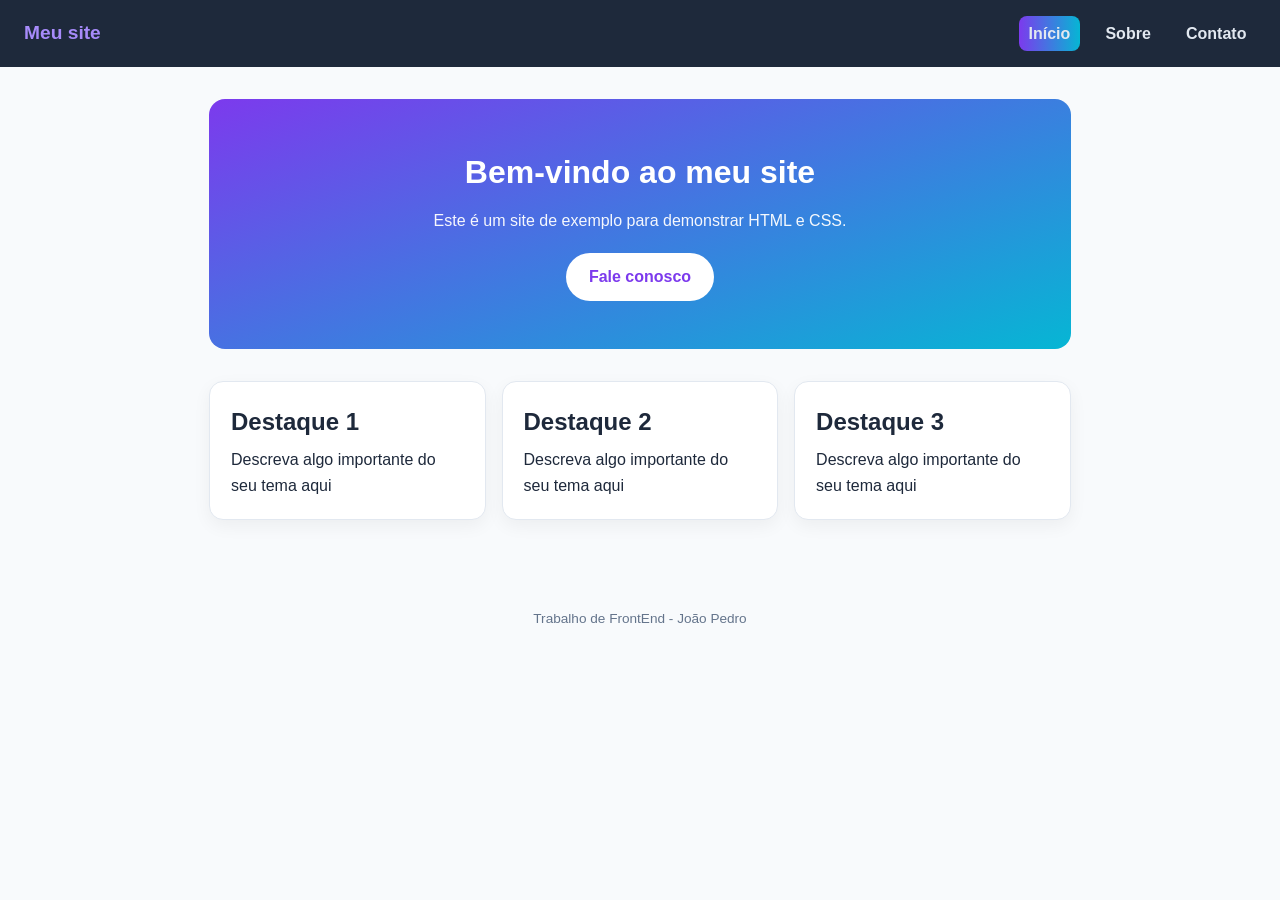
==== index.html @ 1c6db493 "Primeiro commit" ====
<!DOCTYPE html>
<html lang="PT-BR">
<head>
    <meta charset="UTF-8">
    <meta name="viewport" content="width=device-width, initial-scale=1.0">
    <title>Meu site</title>
    <link rel="stylesheet" href="style.css">
</head>
<body>
    <header>
        <header class="topo">
            <span class="logo"> Meu site</span>
            <nav class="menu">
                <a href="index.html" class="ativo">Início</a>
                <a href="sobre.html">Sobre</a>
                <a href="contato.html">Contato</a>
            </nav>
        </header>
        <main>
            <section class="hero">
            <h1>Bem-vindo ao meu site</h1>
            <p>Este é um site de exemplo para demonstrar HTML e CSS.</p>
            <a href="contato.html" class="botao">Fale conosco</a>
            </section>
            <section class="cards">
                <article class="card">
                    <h2> Destaque 1</h2>
                    <p>Descreva algo importante do seu tema aqui</p>
                </article>

                <article class="card">
                    <h2> Destaque 2</h2>
                    <p>Descreva algo importante do seu tema aqui</p>
                </article>
                
                <article class="card">
                    <h2> Destaque 3</h2>
                    <p>Descreva algo importante do seu tema aqui</p>
                </article>
            </section>
        </main>
<footer class="rodape">
    <p>Trabalho de FrontEnd - João Pedro</p>
</footer>
</body>
</html>
---- style.css ----
*{margin: 0; padding: 0; box-sizing: border-box;}

body {
    font-family: 'Segoe UI', tahoma, Geneva, Verdana, sans-serif;
    color:#1e293b;
    background-color: #f8fafc;
    line-height: 1.6;
}

/*--- Menu Topo ----*/
.topo {
    display: flex;
    align-items: center;
    justify-content: space-between;
    flex-wrap: wrap;
    gap: 0.5rem;
    background: #1e293b;
    padding: 1rem 1.5rem;
}

.logo {
    color: #a78bfa;
    font-weight: 800;
    font-size: 1.2rem;
}

.menu {
    display: flex;
    gap: 1rem;
}

.menu a {
    color:#e2e8f0;
    text-decoration: none;
    font-weight: 600;
    padding:0.3rem 0.6rem;
    border-radius: 8px;
}

.menu a:hover {
    background: #334155;
}

.menu a.ativo {
    background: linear-gradient(90deg, #7c3aed, #06b6d4);
}

/*--- Conteúdo ----*/

main {
    max-width: 900px;
    margin: 0 auto;
    padding: 2rem 1.2rem;
}

.hero {
    text-align: center;
    padding: 3rem 1rem;
    background: linear-gradient(160deg, #7c3aed, #06b6d4);
    color: #fff;
    border-radius: 16px;
}

.hero h1 {
    font-size: 2rem;
    margin-bottom: 0.6rem;
}

.hero p {
    max-width: 520px;
    margin: 0 auto 1.2rem;
    opacity: 0.95;
}

.botao {
    display: inline-block;
    background: #fff;
    color: #7c3aed;
    font-weight: 700;
    text-decoration: none;
    padding: 0.7rem 1.4rem;
    border-radius: 50px;
    border: none;
    cursor: pointer;
}

.botao:hover {
    transform: scale(1.05);
}

/*--- cards ----*/
.cards {
    display: flex;
    gap: 1rem;
    flex-wrap: wrap;
    margin-top: 2rem;
}

.card {
    flex: 1 1 220px;
    background: #fff;
    border: 1px solid #e2e8f0;
    border-radius: 14px;
    padding: 1.3rem;
    box-shadow: 0 6px 18px rgba(0, 0, 0, 0.05);
}

.card h2 {
    margin-bottom: 0.4rem;
    font-family: 1.1rem;
}

.conteudo {
    background: #fff;
    border: 1px solid #e2e8f0;
    border-radius: 14px;
    padding: 1.6rem;
}

.conteudo h1 {
    margin-bottom: 0.6rem;
}
.conteudo h2 {
    margin: 1rem 0 0 0.4rem;
}
.conteudo ul {
    margin-left: 1.2rem;
}

/*--- Formulário ----*/
.form {
    margin-top: 1rem;
}
.campo {
    margin-bottom: 1rem;
}
.campo label {
    display: block;
    font-weight: 600;
    margin-bottom: 0.3rem;
}
.campo input, .campo textarea {
    width: 100%;
    padding: 0.7rem;
    border: 1.5px solid #cbd5e1;
    border-radius: 10px;
    font-family: inherit;
    font-size: 0.95rem;
}

.campo input:focus, .campo textarea:focus {
    outline: 3px solid rgba(124, 58, 237, 0.4);
    border-color: #7c3aed;
}

.rodape {
    text-align: center;
    padding: 1.5rem;
    color: #64748b;
    font-size: 0.85rem;
    margin-top: 2rem;
}

@media (max-width: 600px) {
    .hero h1 {
        font-size: 1.5rem;
    }
    .menu {
        width: 100%;
        justify-content: center;
    }
}
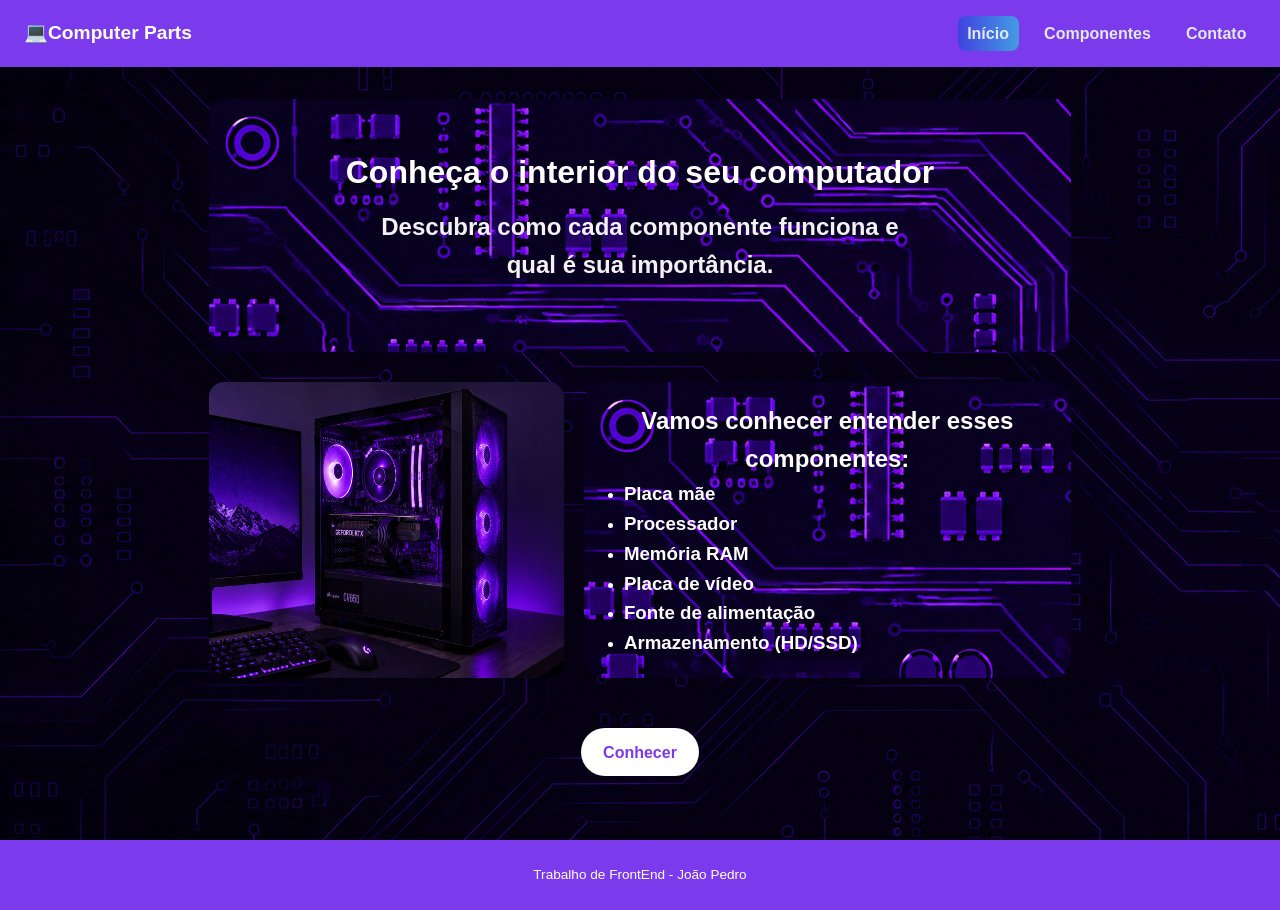
==== commit b8766dec: "Primeira versão do site" ====
--- a/index.html
+++ b/index.html
@@ -1,46 +1,57 @@
-<!DOCTYPE html>
-<html lang="PT-BR">
-<head>
-    <meta charset="UTF-8">
-    <meta name="viewport" content="width=device-width, initial-scale=1.0">
-    <title>Meu site</title>
-    <link rel="stylesheet" href="style.css">
-</head>
-<body>
-    <header>
-        <header class="topo">
-            <span class="logo"> Meu site</span>
-            <nav class="menu">
-                <a href="index.html" class="ativo">Início</a>
-                <a href="sobre.html">Sobre</a>
-                <a href="contato.html">Contato</a>
-            </nav>
-        </header>
-        <main>
-            <section class="hero">
-            <h1>Bem-vindo ao meu site</h1>
-            <p>Este é um site de exemplo para demonstrar HTML e CSS.</p>
-            <a href="contato.html" class="botao">Fale conosco</a>
-            </section>
-            <section class="cards">
-                <article class="card">
-                    <h2> Destaque 1</h2>
-                    <p>Descreva algo importante do seu tema aqui</p>
-                </article>
-
-                <article class="card">
-                    <h2> Destaque 2</h2>
-                    <p>Descreva algo importante do seu tema aqui</p>
-                </article>
-                
-                <article class="card">
-                    <h2> Destaque 3</h2>
-                    <p>Descreva algo importante do seu tema aqui</p>
-                </article>
-            </section>
-        </main>
-<footer class="rodape">
-    <p>Trabalho de FrontEnd - João Pedro</p>
-</footer>
-</body>
-</html>+
+<!DOCTYPE html>
+<html lang="PT-BR">
+<head>
+    <meta charset="UTF-8">
+    <meta name="viewport" content="width=device-width, initial-scale=1.0">
+    <title>Meu site</title>
+    <link rel="stylesheet" href="style.css">
+</head>
+<body>
+    <header class="topo">
+        <span class="logo">💻Computer Parts</span>
+
+        <nav class="menu">
+            <a href="index.html" class="ativo">Início</a>
+            <a href="sobre.html">Componentes</a>
+            <a href="contato.html">Contato</a>
+        </nav>
+    </header>
+
+    <main>
+        <section class="hero">
+            <h1>Conheça o interior do seu computador</h1>
+            <h2>Descubra como cada componente funciona e qual é sua importância.</h2>
+        </section>
+
+        <section class="Inicio">
+            <div class="card-pc">
+                <img src="img/Setup gamer com iluminação RGB roxa.png" alt="Computador montado">
+            </div>
+
+            <div class="card-texto">
+                <h2>Vamos conhecer entender esses componentes:</h2>
+
+                <ul>
+                    <li><h3>Placa mãe</h3></li>
+                    <li><h3>Processador</h3></li>
+                    <li><h3>Memória RAM</h3></li>
+                    <li><h3>Placa de vídeo</h3></li>
+                    <li><h3>Fonte de alimentação</h3></li>
+                    <li><h3>Armazenamento (HD/SSD)</h3></li>
+                </ul>
+            </div>
+        </section>
+
+        <section class="link">
+            <div class="card-link">
+                <a href="sobre.html" class="botao">Conhecer</a>
+            </div>
+        </section>
+    </main>
+
+    <footer class="rodape">
+        <p>Trabalho de FrontEnd - João Pedro</p>
+    </footer>
+</body>
+</html>
--- a/style.css
+++ b/style.css
@@ -1,172 +1,333 @@
-*{margin: 0; padding: 0; box-sizing: border-box;}
-
-body {
-    font-family: 'Segoe UI', tahoma, Geneva, Verdana, sans-serif;
-    color:#1e293b;
-    background-color: #f8fafc;
-    line-height: 1.6;
-}
-
-/*--- Menu Topo ----*/
-.topo {
-    display: flex;
-    align-items: center;
-    justify-content: space-between;
-    flex-wrap: wrap;
-    gap: 0.5rem;
-    background: #1e293b;
-    padding: 1rem 1.5rem;
-}
-
-.logo {
-    color: #a78bfa;
-    font-weight: 800;
-    font-size: 1.2rem;
-}
-
-.menu {
-    display: flex;
-    gap: 1rem;
-}
-
-.menu a {
-    color:#e2e8f0;
-    text-decoration: none;
-    font-weight: 600;
-    padding:0.3rem 0.6rem;
-    border-radius: 8px;
-}
-
-.menu a:hover {
-    background: #334155;
-}
-
-.menu a.ativo {
-    background: linear-gradient(90deg, #7c3aed, #06b6d4);
-}
-
-/*--- Conteúdo ----*/
-
-main {
-    max-width: 900px;
-    margin: 0 auto;
-    padding: 2rem 1.2rem;
-}
-
-.hero {
-    text-align: center;
-    padding: 3rem 1rem;
-    background: linear-gradient(160deg, #7c3aed, #06b6d4);
-    color: #fff;
-    border-radius: 16px;
-}
-
-.hero h1 {
-    font-size: 2rem;
-    margin-bottom: 0.6rem;
-}
-
-.hero p {
-    max-width: 520px;
-    margin: 0 auto 1.2rem;
-    opacity: 0.95;
-}
-
-.botao {
-    display: inline-block;
-    background: #fff;
-    color: #7c3aed;
-    font-weight: 700;
-    text-decoration: none;
-    padding: 0.7rem 1.4rem;
-    border-radius: 50px;
-    border: none;
-    cursor: pointer;
-}
-
-.botao:hover {
-    transform: scale(1.05);
-}
-
-/*--- cards ----*/
-.cards {
-    display: flex;
-    gap: 1rem;
-    flex-wrap: wrap;
-    margin-top: 2rem;
-}
-
-.card {
-    flex: 1 1 220px;
-    background: #fff;
-    border: 1px solid #e2e8f0;
-    border-radius: 14px;
-    padding: 1.3rem;
-    box-shadow: 0 6px 18px rgba(0, 0, 0, 0.05);
-}
-
-.card h2 {
-    margin-bottom: 0.4rem;
-    font-family: 1.1rem;
-}
-
-.conteudo {
-    background: #fff;
-    border: 1px solid #e2e8f0;
-    border-radius: 14px;
-    padding: 1.6rem;
-}
-
-.conteudo h1 {
-    margin-bottom: 0.6rem;
-}
-.conteudo h2 {
-    margin: 1rem 0 0 0.4rem;
-}
-.conteudo ul {
-    margin-left: 1.2rem;
-}
-
-/*--- Formulário ----*/
-.form {
-    margin-top: 1rem;
-}
-.campo {
-    margin-bottom: 1rem;
-}
-.campo label {
-    display: block;
-    font-weight: 600;
-    margin-bottom: 0.3rem;
-}
-.campo input, .campo textarea {
-    width: 100%;
-    padding: 0.7rem;
-    border: 1.5px solid #cbd5e1;
-    border-radius: 10px;
-    font-family: inherit;
-    font-size: 0.95rem;
-}
-
-.campo input:focus, .campo textarea:focus {
-    outline: 3px solid rgba(124, 58, 237, 0.4);
-    border-color: #7c3aed;
-}
-
-.rodape {
-    text-align: center;
-    padding: 1.5rem;
-    color: #64748b;
-    font-size: 0.85rem;
-    margin-top: 2rem;
-}
-
-@media (max-width: 600px) {
-    .hero h1 {
-        font-size: 1.5rem;
-    }
-    .menu {
-        width: 100%;
-        justify-content: center;
-    }
+* {
+    margin: 0;
+    padding: 0;
+    box-sizing: border-box;
+}
+
+body {
+    font-family: 'Segoe UI', Tahoma, Geneva, Verdana, sans-serif;
+    display: flex;
+    color: #1e293b;
+    background-image: url("img/fundo.png");
+    line-height: 1.6;
+    flex-direction: column;
+    min-height: 100vh;
+}
+
+/* --- Menu Topo --- */
+
+.topo {
+    display: flex;
+    align-items: center;
+    justify-content: space-between;
+    flex-wrap: wrap;
+    gap: 0.5rem;
+    background-color: #7c3aed;
+    padding: 1rem 1.5rem;
+}
+
+.logo {
+    color: #ffffff;
+    font-weight: 800;
+    font-size: 1.2rem;
+}
+
+.menu {
+    display: flex;
+    gap: 1rem;
+}
+
+.menu a {
+    color: #e2e8f0;
+    text-decoration: none;
+    font-weight: 600;
+    padding: 0.3rem 0.6rem;
+    border-radius: 8px;
+}
+
+.menu a:hover {
+    background: #334155;
+}
+
+.menu a.ativo {
+    background: linear-gradient(90deg, #4042e0, #449be2);
+}
+
+/* --- Conteúdo Principal --- */
+
+main {
+    max-width: 900px;
+    width: 100%;
+    margin: 0 auto;
+    padding: 2rem 1.2rem;
+    flex: 1;
+}
+
+/* --- Banner Inicial --- */
+
+.hero {
+    background-image: url("img/chipset.png");
+    text-align: center;
+    padding: 3rem 1rem;
+    border-radius: 16px;
+}
+
+.hero h1 {
+    font-size: 2rem;
+    margin-bottom: 0.6rem;
+    color: #fff;
+}
+
+.hero h2 {
+    max-width: 520px;
+    margin: 0 auto 1.2rem;
+    opacity: 0.95;
+    color: #fff;
+}
+
+/* --- Botões --- */
+
+.botao {
+    display: inline-block;
+    background: #fff;
+    color: #7c3aed;
+    font-weight: 700;
+    text-decoration: none;
+    padding: 0.7rem 1.4rem;
+    border-radius: 50px;
+    border: none;
+    cursor: pointer;
+    margin-top: 30px;
+}
+
+.botao:hover {
+    transform: scale(1.05);
+}
+
+/* --- Cards --- */
+
+.cards {
+    display: flex;
+    gap: 1rem;
+    flex-wrap: wrap;
+    margin-top: 2rem;
+}
+
+.card {
+    flex: 1 1 220px;
+    background: #fff;
+    border: 1px solid #e2e8f0;
+    border-radius: 14px;
+    padding: 1.3rem;
+    box-shadow: 0 6px 18px rgba(0, 0, 0, 0.05);
+}
+
+.card h2 {
+    margin-bottom: 0.4rem;
+    font-size: 1.1rem;
+}
+
+/* --- Componentes --- */
+
+.conteudo {
+    background: #449be2;
+    border: 1px solid #e2e8f0;
+    border-radius: 14px;
+    padding: 1.6rem;
+    margin-top: 10px;
+    display: flex;
+    align-items: center;
+    gap: 20px;
+}
+
+.conteudo h1 {
+    margin-bottom: 0.6rem;
+}
+
+.conteudo h2 {
+    margin: 1rem 0 0 0.4rem;
+}
+
+.conteudo ul {
+    margin-left: 1.2rem;
+}
+
+.conteudo img {
+    width: 120px;
+    height: 120px;
+    object-fit: contain;
+    flex-shrink: 0;
+    margin-left: 0;
+    border-radius: 10px;
+}
+
+/* --- Seção da Página de Contato --- */
+
+main .conteudo:has(.form) {
+    display: block;
+    background-color: #f1f5f9;
+    padding: 25px;
+}
+
+main .conteudo:has(.form) > h1 {
+    color: #1e293b;
+    margin-bottom: 5px;
+}
+
+main .conteudo:has(.form) > p {
+    color: #64748b;
+}
+
+/* --- Formulário de Contato --- */
+
+.form {
+    display: flex;
+    flex-direction: column;
+    gap: 18px;
+    margin-top: 20px;
+    padding: 25px;
+    background-color: #ffffff;
+    border-radius: 14px;
+    border: 1px solid #e2e8f0;
+    box-shadow: 0 4px 12px rgba(0, 0, 0, 0.08);
+}
+
+.campo {
+    display: flex;
+    flex-direction: column;
+    gap: 6px;
+}
+
+.campo label {
+    font-weight: 600;
+    color: #334155;
+}
+
+.campo input,
+.campo textarea {
+    width: 100%;
+    padding: 12px;
+    font-family: inherit;
+    font-size: 1rem;
+    color: #1e293b;
+    background-color: #f8fafc;
+    border: 1px solid #cbd5e1;
+    border-radius: 8px;
+    outline: none;
+    transition: border-color 0.2s, box-shadow 0.2s;
+}
+
+.campo input:focus,
+.campo textarea:focus {
+    border-color: #7c3aed;
+    box-shadow: 0 0 0 3px rgba(124, 58, 237, 0.15);
+}
+
+.campo textarea {
+    resize: vertical;
+    min-height: 120px;
+}
+
+.form .botao {
+    align-self: flex-start;
+    margin-top: 0;
+    padding: 12px 28px;
+    background-color: #7c3aed;
+    color: #ffffff;
+    border-radius: 8px;
+    font-size: 1rem;
+    transition: background-color 0.2s;
+}
+
+.form .botao:hover {
+    background-color: #6d28d9;
+    transform: none;
+}
+
+/* --- Rodapé --- */
+
+.rodape {
+    text-align: center;
+    padding: 1.5rem;
+    color: #64748b;
+    font-size: 0.85rem;
+    margin-top: 2rem;
+    background-color: #7c3aed;
+}
+
+.rodape p {
+    color: #fff;
+}
+
+/* --- Página Inicial --- */
+
+.Inicio {
+    display: flex;
+    padding: 0;
+    gap: 20px;
+    margin-top: 30px;
+}
+
+.card-pc {
+    width: 50%;
+    overflow: hidden;
+    border-radius: 15px;
+}
+
+.card-pc img {
+    width: 100%;
+    height: 100%;
+    display: block;
+}
+
+.card-texto {
+    background-image: url("img/chipset.png");
+    text-align: center;
+    padding: 20px;
+    background-color: #7a58ca;
+    border-radius: 20px;
+    color: white;
+}
+
+.card-texto ul {
+    text-align: left;
+    margin-left: 20px;
+}
+
+.card-link {
+    display: flex;
+    justify-content: center;
+    margin-top: 20px;
+    width: 100%;
+}
+
+/* --- Ajustes para Celulares --- */
+
+@media (max-width: 600px) {
+    .hero h1 {
+        font-size: 1.5rem;
+    }
+
+    .menu {
+        width: 100%;
+        justify-content: center;
+    }
+
+    .conteudo {
+        padding: 1rem;
+        flex-direction: column;
+        align-items: stretch;
+    }
+
+    main .conteudo:has(.form) {
+        padding: 1rem;
+    }
+
+    .form {
+        padding: 16px;
+    }
+
+    .form .botao {
+        width: 100%;
+    }
 }
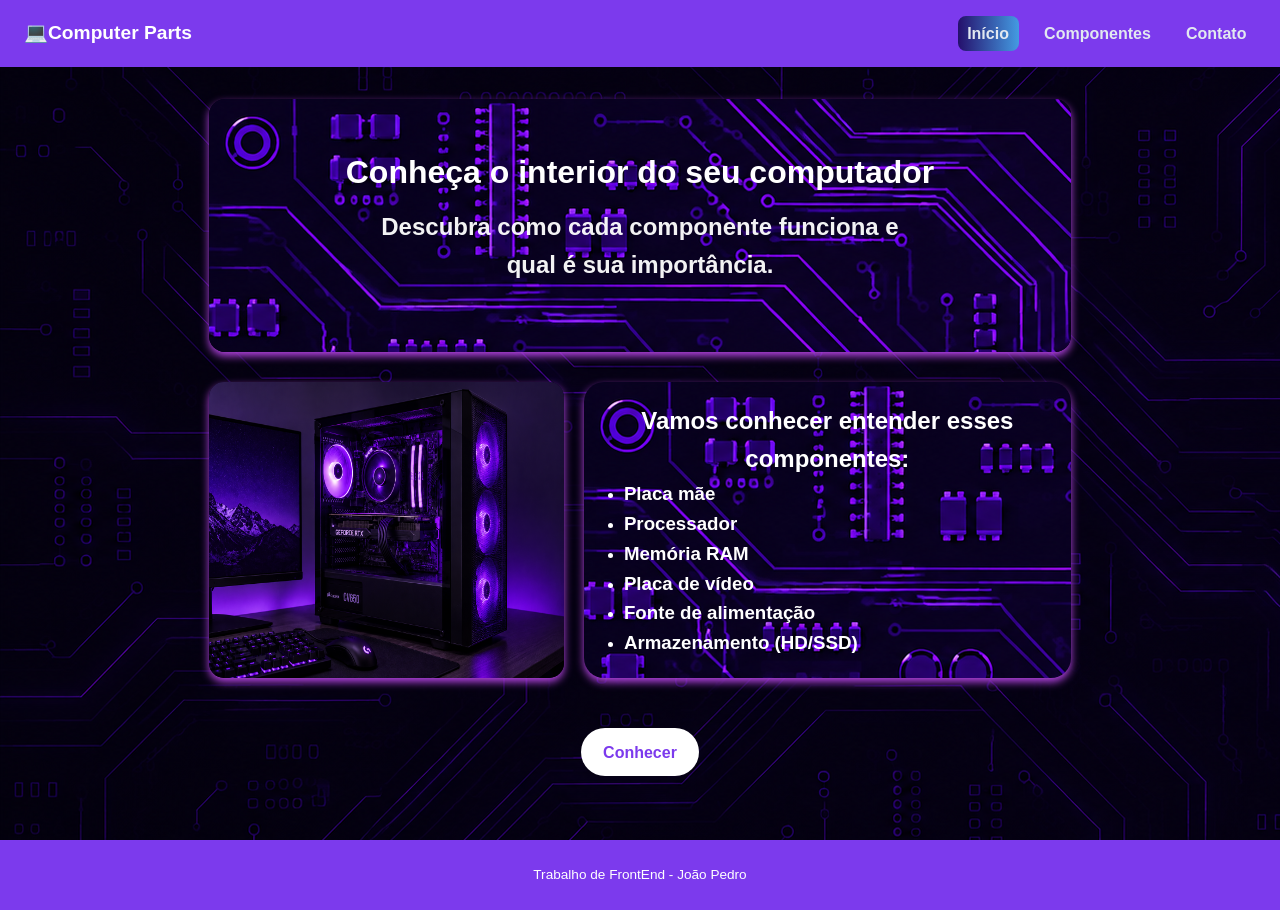
==== commit 646ff783: "Atualização das imagens" ====
--- a/index.html
+++ b/index.html
@@ -1,4 +1,3 @@
-
 <!DOCTYPE html>
 <html lang="PT-BR">
 <head>
@@ -54,4 +53,4 @@
         <p>Trabalho de FrontEnd - João Pedro</p>
     </footer>
 </body>
-</html>
+</html>
--- a/style.css
+++ b/style.css
@@ -50,7 +50,7 @@
 }
 
 .menu a.ativo {
-    background: linear-gradient(90deg, #4042e0, #449be2);
+    background: linear-gradient(90deg, #25106c, #449be2);
 }
 
 /* --- Conteúdo Principal --- */
@@ -70,6 +70,7 @@
     text-align: center;
     padding: 3rem 1rem;
     border-radius: 16px;
+    box-shadow: 0 4px 8px rgba(182, 68, 228, 1);
 }
 
 .hero h1 {
@@ -130,22 +131,31 @@
 /* --- Componentes --- */
 
 .conteudo {
-    background: #449be2;
-    border: 1px solid #e2e8f0;
     border-radius: 14px;
     padding: 1.6rem;
-    margin-top: 10px;
+    margin-top: 20px;
     display: flex;
     align-items: center;
     gap: 20px;
+    background-image: url("img/chipset.png");
+}
+
+.conteudo:hover {
+    transform: scale(1.02);
 }
 
 .conteudo h1 {
     margin-bottom: 0.6rem;
+    color: #fff;
 }
 
 .conteudo h2 {
     margin: 1rem 0 0 0.4rem;
+    color: #fff;
+}
+
+.conteudo p {
+    color: #fff;
 }
 
 .conteudo ul {
@@ -161,24 +171,27 @@
     border-radius: 10px;
 }
 
-/* --- Seção da Página de Contato --- */
-
-main .conteudo:has(.form) {
-    display: block;
-    background-color: #f1f5f9;
+/* --- Formulário de Contato --- */
+
+.formulário {
+    display: flex;
+    flex-direction: column;
+    gap: 20px;
+    margin-top: 20px;
+    background-color: #7c3aed;
     padding: 25px;
-}
-
-main .conteudo:has(.form) > h1 {
-    color: #1e293b;
-    margin-bottom: 5px;
-}
-
-main .conteudo:has(.form) > p {
-    color: #64748b;
-}
-
-/* --- Formulário de Contato --- */
+    border-radius: 14px;
+    box-shadow: 0 4px 8px rgba(182, 68, 228, 1);
+}
+
+.formulário h1 {
+    font-size: 1.8rem;
+    color: #fff;
+}
+
+.formulário p {
+    color: #fff;
+}
 
 .form {
     display: flex;
@@ -272,6 +285,7 @@
     width: 50%;
     overflow: hidden;
     border-radius: 15px;
+    box-shadow: 0 4px 8px rgba(182, 68, 228, 1);
 }
 
 .card-pc img {
@@ -287,6 +301,7 @@
     background-color: #7a58ca;
     border-radius: 20px;
     color: white;
+    box-shadow: 0 4px 8px rgba(182, 68, 228, 1);
 }
 
 .card-texto ul {
@@ -330,4 +345,49 @@
     .form .botao {
         width: 100%;
     }
+}
+/* --- Paginas dos componentes --- */
+
+.detalhes-componente {
+    display: flex;
+    padding: 20px;
+    gap: 20px;
+    margin-top: 30px;
+}
+
+.card-imagem {
+    width: 50%;
+    object-fit: cover;
+    border-radius: 15px;
+    box-shadow: 0 4px 8px rgba(182, 68, 228, 1);
+}
+
+.card-imagem img {
+    width: 100%;
+    height: 100%;
+    display: flex;
+}
+
+.card-explicacao {
+    background-image: url("img/chipset.png");
+    text-align: center;
+    padding: 20px;
+    background-color: #7a58ca;
+    border-radius: 20px;
+    color: white;
+    box-shadow: 0 4px 8px rgba(182, 68, 228, 1);
+}
+
+.card-explicacao p {
+    text-align: justify;
+    margin-top: 20px;
+}
+
+.card-explicacao h1 {
+    margin-bottom: 0.6rem;
+    color: #fff;
+}
+
+main.detalhes-componente {
+    max-width: 1500px;
 }
